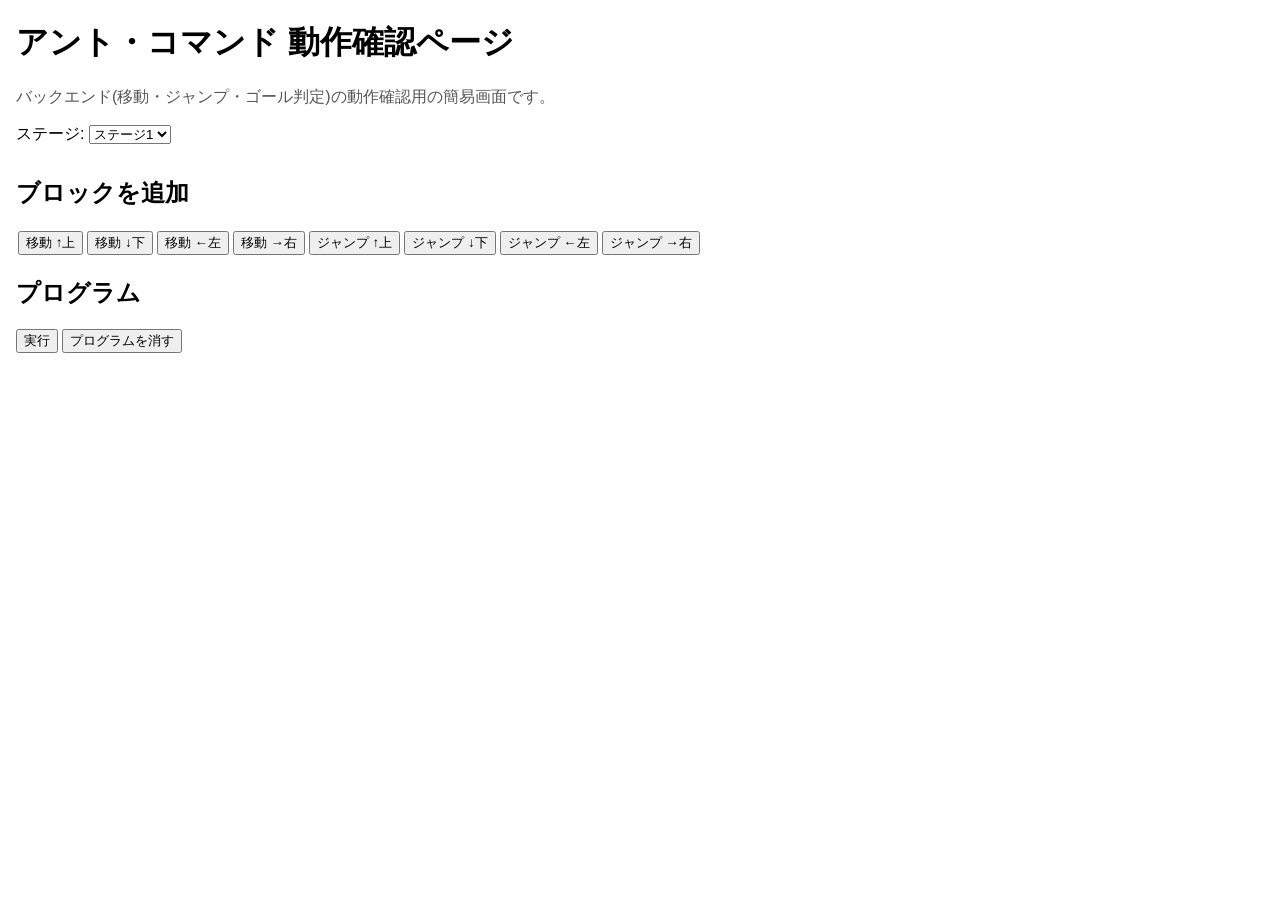
==== ant-game/src/main/webapp/index.html @ 72d08d5a "マップ内動作関連" ====
<!DOCTYPE html>
<html lang="ja">
<head>
  <meta charset="UTF-8">
  <meta name="viewport" content="width=device-width, initial-scale=1">
  <title>アント・コマンド 動作確認ページ</title>
  <link rel="stylesheet" href="css/style.css">
</head>
<body>
  <h1>アント・コマンド 動作確認ページ</h1>
  <p class="note">バックエンド(移動・ジャンプ・ゴール判定)の動作確認用の簡易画面です。</p>

  <section>
    <label for="stageSelect">ステージ:</label>
    <select id="stageSelect">
      <option value="1">ステージ1</option>
      <option value="2">ステージ2</option>
    </select>
    <span id="stageName"></span>
  </section>

  <!-- マップ表示エリア(JavaScriptで作る) -->
  <div id="grid" aria-label="マップ"></div>

  <section>
    <h2>ブロックを追加</h2>
    <div id="palette"></div>
  </section>

  <section>
    <h2>プログラム</h2>
    <ol id="programList"></ol>
    <button id="runButton" type="button">実行</button>
    <button id="clearButton" type="button">プログラムを消す</button>
  </section>

  <p id="message" role="status"></p>

  <script src="js/app.js"></script>
</body>
</html>
---- ant-game/src/main/webapp/css/style.css ----
body { font-family: sans-serif; margin: 16px; max-width: 760px; }
.note { color: #555; }
section { margin: 12px 0; }

/* マップ: 9列のグリッド */
#grid { display: grid; grid-template-columns: repeat(9, 56px); gap: 2px; margin: 12px 0; }
.cell { width: 56px; height: 56px; display: flex; align-items: center; justify-content: center;
        font-size: 28px; background: #e8dcc0; border-radius: 4px; }
.cell.wall { background: #555; }
.cell.pit { background: #222; }
.cell.goal { background: #ffd54a; }

/* 実行中ハイライト */
#programList li.active { background: #bde0ff; font-weight: bold; }
#programList li { padding: 2px 6px; }

#palette button { margin: 2px; }
#message { font-weight: bold; min-height: 1.5em; }
#message.ok { color: #0a7a2f; }
#message.ng { color: #b3261e; }
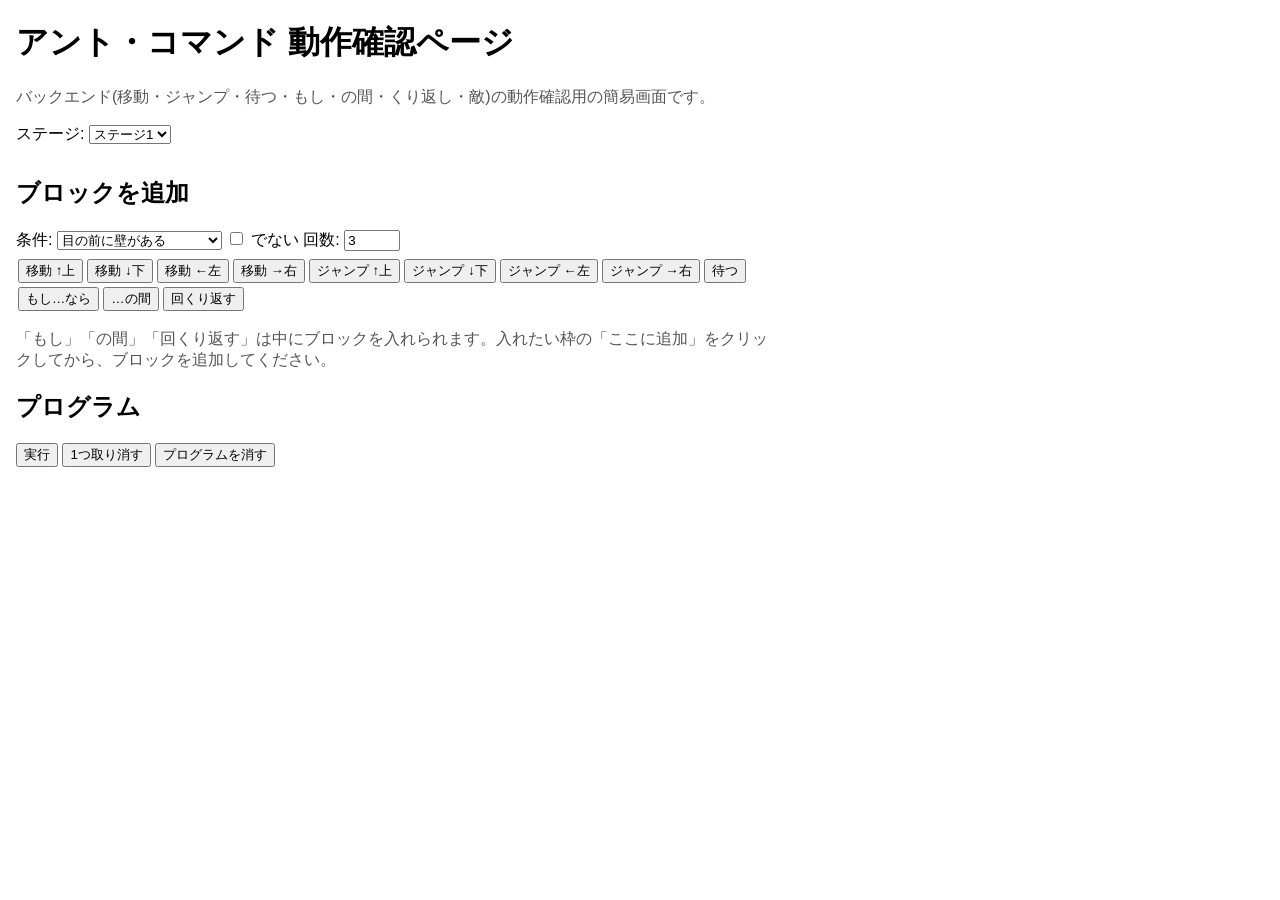
==== commit 7a8888fc: "敵の移動+ループ処理・条件分岐の追加" ====
--- a/ant-game/src/main/webapp/index.html
+++ b/ant-game/src/main/webapp/index.html
@@ -8,29 +8,48 @@
 </head>
 <body>
   <h1>アント・コマンド 動作確認ページ</h1>
-  <p class="note">バックエンド(移動・ジャンプ・ゴール判定)の動作確認用の簡易画面です。</p>
+  <p class="note">バックエンド(移動・ジャンプ・待つ・もし・の間・くり返し・敵)の動作確認用の簡易画面です。</p>
 
   <section>
     <label for="stageSelect">ステージ:</label>
     <select id="stageSelect">
       <option value="1">ステージ1</option>
       <option value="2">ステージ2</option>
+      <option value="3">ステージ3</option>
+      <option value="4">ステージ4</option>
+      <option value="5">ステージ5</option>
+      <option value="6">ステージ6</option>
     </select>
     <span id="stageName"></span>
   </section>
 
   <!-- マップ表示エリア(JavaScriptで作る) -->
   <div id="grid" aria-label="マップ"></div>
+  <p id="inventory"></p>
 
   <section>
     <h2>ブロックを追加</h2>
+    <div class="controls">
+      条件:
+      <select id="condSelect">
+        <option value="WALL_AHEAD">目の前に壁がある</option>
+        <option value="ENEMY_AHEAD">目の前に敵がいる</option>
+        <option value="PIT_AHEAD">目の前に落とし穴がある</option>
+        <option value="ENEMY_COMING">目の前に敵が来る</option>
+      </select>
+      <label><input type="checkbox" id="notCheck"> でない</label>
+      回数:
+      <input type="number" id="repeatCount" value="3" min="1" max="100">
+    </div>
     <div id="palette"></div>
+    <p class="note">「もし」「の間」「回くり返す」は中にブロックを入れられます。入れたい枠の「ここに追加」をクリックしてから、ブロックを追加してください。</p>
   </section>
 
   <section>
     <h2>プログラム</h2>
-    <ol id="programList"></ol>
+    <div id="program"></div>
     <button id="runButton" type="button">実行</button>
+    <button id="undoButton" type="button">1つ取り消す</button>
     <button id="clearButton" type="button">プログラムを消す</button>
   </section>
 
--- a/ant-game/src/main/webapp/css/style.css
+++ b/ant-game/src/main/webapp/css/style.css
@@ -9,12 +9,29 @@
 .cell.wall { background: #555; }
 .cell.pit { background: #222; }
 .cell.goal { background: #ffd54a; }
+.cell.door { background: #b9824a; }
+/* 接敵ゾーン(敵が往復する範囲)は薄い赤。敵のいるマスは濃いピンク */
+.cell.zone { background: #f4d6cf; }
+.cell.enemy { background: #e9a8a0; }
 
-/* 実行中ハイライト */
-#programList li.active { background: #bde0ff; font-weight: bold; }
-#programList li { padding: 2px 6px; }
+/* 操作部品 */
+.controls { margin-bottom: 6px; }
+#palette button { margin: 2px; }
 
-#palette button { margin: 2px; }
+/* プログラム(入れ子の表示) */
+#program ul { list-style: none; margin: 0; padding-left: 18px; }
+#program > ul { padding-left: 0; }
+.block-line { padding: 2px 6px; margin: 1px 0; border-left: 3px solid #bbb; }
+.slot { margin-left: 18px; }
+.slot-head { font-size: 12px; background: none; border: 1px dashed #999; border-radius: 4px;
+             color: #444; cursor: pointer; margin: 2px 0; }
+.slot-head.selected { background: #cfe8ff; border-color: #2a6fb0; font-weight: bold; }
+
+/* 実行中ハイライト: 実行中の行動と、直前に調べた条件(成り立てば緑・成り立たなければ赤の枠) */
+.block-line.active { background: #bde0ff; font-weight: bold; }
+.block-line.cond-true { border-left-color: #0a7a2f; background: #e1f4e6; }
+.block-line.cond-false { border-left-color: #b3261e; background: #fbe4e2; }
+
 #message { font-weight: bold; min-height: 1.5em; }
 #message.ok { color: #0a7a2f; }
 #message.ng { color: #b3261e; }
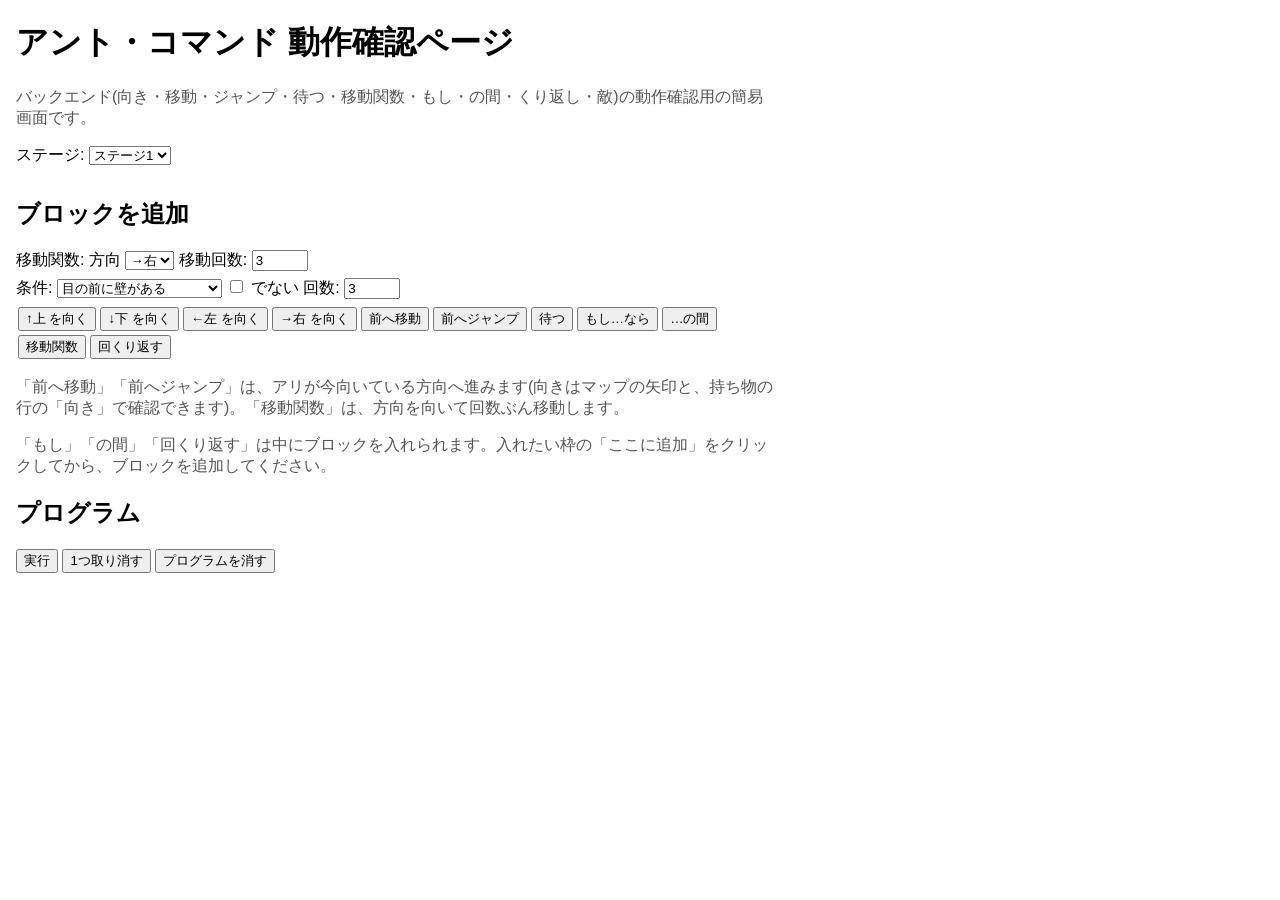
==== commit e5c3e31c: "方向と行動の分離、関数の追加" ====
--- a/ant-game/src/main/webapp/index.html
+++ b/ant-game/src/main/webapp/index.html
@@ -8,7 +8,7 @@
 </head>
 <body>
   <h1>アント・コマンド 動作確認ページ</h1>
-  <p class="note">バックエンド(移動・ジャンプ・待つ・もし・の間・くり返し・敵)の動作確認用の簡易画面です。</p>
+  <p class="note">バックエンド(向き・移動・ジャンプ・待つ・移動関数・もし・の間・くり返し・敵)の動作確認用の簡易画面です。</p>
 
   <section>
     <label for="stageSelect">ステージ:</label>
@@ -30,6 +30,17 @@
   <section>
     <h2>ブロックを追加</h2>
     <div class="controls">
+      移動関数: 方向
+      <select id="funcDir">
+        <option value="UP">↑上</option>
+        <option value="DOWN">↓下</option>
+        <option value="LEFT">←左</option>
+        <option value="RIGHT" selected>→右</option>
+      </select>
+      移動回数:
+      <input type="number" id="funcCount" value="3" min="1" max="100">
+    </div>
+    <div class="controls">
       条件:
       <select id="condSelect">
         <option value="WALL_AHEAD">目の前に壁がある</option>
@@ -42,6 +53,7 @@
       <input type="number" id="repeatCount" value="3" min="1" max="100">
     </div>
     <div id="palette"></div>
+    <p class="note">「前へ移動」「前へジャンプ」は、アリが今向いている方向へ進みます(向きはマップの矢印と、持ち物の行の「向き」で確認できます)。「移動関数」は、方向を向いて回数ぶん移動します。</p>
     <p class="note">「もし」「の間」「回くり返す」は中にブロックを入れられます。入れたい枠の「ここに追加」をクリックしてから、ブロックを追加してください。</p>
   </section>
 
--- a/ant-game/src/main/webapp/css/style.css
+++ b/ant-game/src/main/webapp/css/style.css
@@ -13,6 +13,10 @@
 /* 接敵ゾーン(敵が往復する範囲)は薄い赤。敵のいるマスは濃いピンク */
 .cell.zone { background: #f4d6cf; }
 .cell.enemy { background: #e9a8a0; }
+/* アリのいるマスは、向いている方向を示す矢印を、マスの隅に表示する */
+.cell { position: relative; }
+.cell.ant::after { content: attr(data-facing); position: absolute; right: 3px; bottom: 1px;
+                   font-size: 14px; color: #1a4d8f; }
 
 /* 操作部品 */
 .controls { margin-bottom: 6px; }
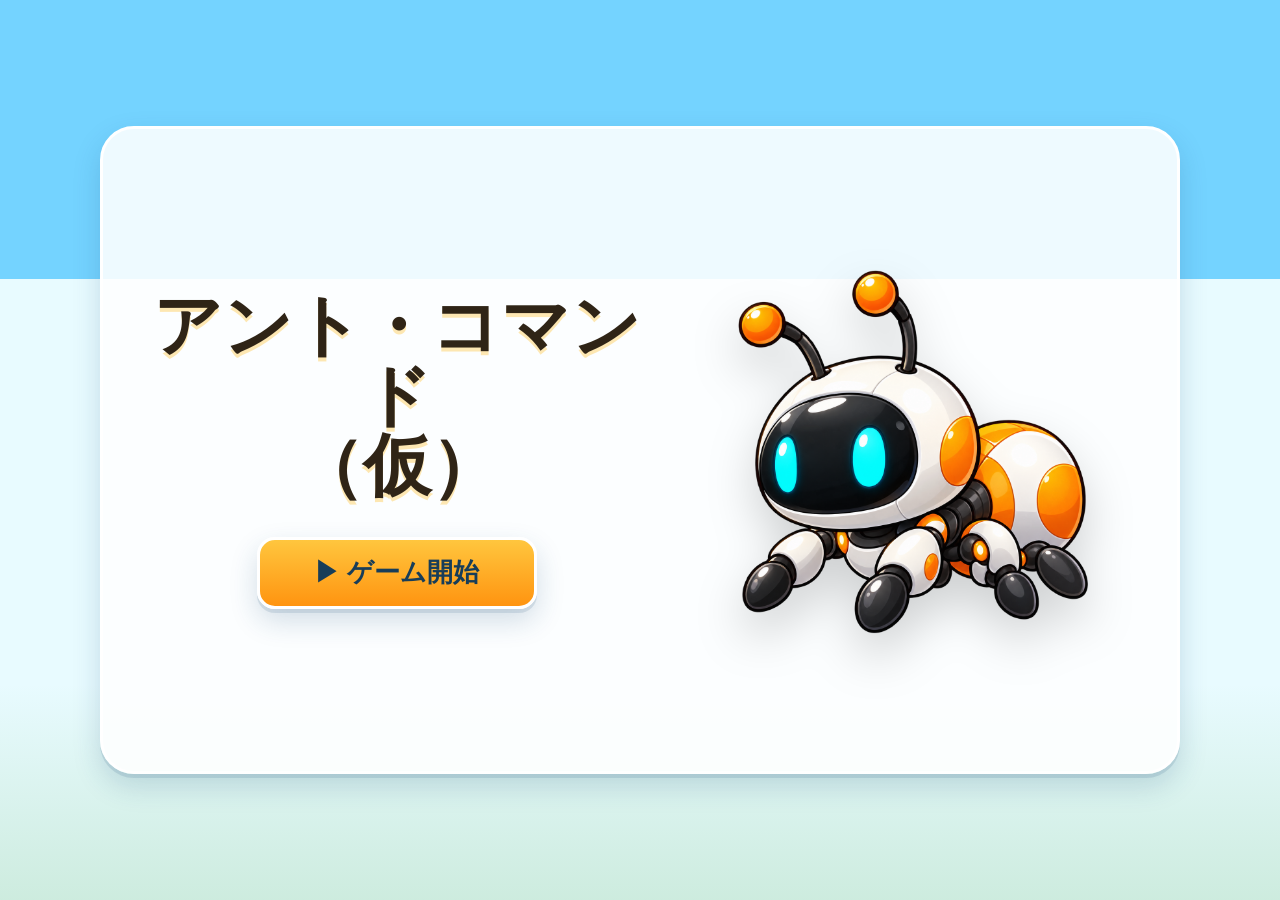
==== commit abae39ef: "画面サンプルと結合" ====
--- a/ant-game/src/main/webapp/index.html
+++ b/ant-game/src/main/webapp/index.html
@@ -3,70 +3,27 @@
 <head>
   <meta charset="UTF-8">
   <meta name="viewport" content="width=device-width, initial-scale=1">
-  <title>アント・コマンド 動作確認ページ</title>
-  <link rel="stylesheet" href="css/style.css">
+  <title>アント・コマンド（仮）</title>
+  <link rel="stylesheet" href="css/game.css">
 </head>
 <body>
-  <h1>アント・コマンド 動作確認ページ</h1>
-  <p class="note">バックエンド(向き・移動・ジャンプ・待つ・移動関数・もし・の間・くり返し・敵)の動作確認用の簡易画面です。</p>
-
-  <section>
-    <label for="stageSelect">ステージ:</label>
-    <select id="stageSelect">
-      <option value="1">ステージ1</option>
-      <option value="2">ステージ2</option>
-      <option value="3">ステージ3</option>
-      <option value="4">ステージ4</option>
-      <option value="5">ステージ5</option>
-      <option value="6">ステージ6</option>
-    </select>
-    <span id="stageName"></span>
-  </section>
-
-  <!-- マップ表示エリア(JavaScriptで作る) -->
-  <div id="grid" aria-label="マップ"></div>
-  <p id="inventory"></p>
-
-  <section>
-    <h2>ブロックを追加</h2>
-    <div class="controls">
-      移動関数: 方向
-      <select id="funcDir">
-        <option value="UP">↑上</option>
-        <option value="DOWN">↓下</option>
-        <option value="LEFT">←左</option>
-        <option value="RIGHT" selected>→右</option>
-      </select>
-      移動回数:
-      <input type="number" id="funcCount" value="3" min="1" max="100">
+  <!-- タイトル画面: 「ゲーム開始」でステージ選択画面へ進む -->
+  <main class="screen" id="screen">
+    <div class="shell">
+      <div class="title-layout">
+        <section class="title-card">
+          <div class="title-left" id="titleLeft">
+            <!-- ロゴ画像(assets/title-logo.png)があれば、js/title.js が差し込む。なければこの文字を表示 -->
+            <h1 id="titleText">アント・コマンド<br>（仮）</h1>
+            <a class="btn title-start" href="stages.html">▶ ゲーム開始</a>
+          </div>
+          <div class="title-visual" id="titleVisual"></div>
+        </section>
+      </div>
     </div>
-    <div class="controls">
-      条件:
-      <select id="condSelect">
-        <option value="WALL_AHEAD">目の前に壁がある</option>
-        <option value="ENEMY_AHEAD">目の前に敵がいる</option>
-        <option value="PIT_AHEAD">目の前に落とし穴がある</option>
-        <option value="ENEMY_COMING">目の前に敵が来る</option>
-      </select>
-      <label><input type="checkbox" id="notCheck"> でない</label>
-      回数:
-      <input type="number" id="repeatCount" value="3" min="1" max="100">
-    </div>
-    <div id="palette"></div>
-    <p class="note">「前へ移動」「前へジャンプ」は、アリが今向いている方向へ進みます(向きはマップの矢印と、持ち物の行の「向き」で確認できます)。「移動関数」は、方向を向いて回数ぶん移動します。</p>
-    <p class="note">「もし」「の間」「回くり返す」は中にブロックを入れられます。入れたい枠の「ここに追加」をクリックしてから、ブロックを追加してください。</p>
-  </section>
-
-  <section>
-    <h2>プログラム</h2>
-    <div id="program"></div>
-    <button id="runButton" type="button">実行</button>
-    <button id="undoButton" type="button">1つ取り消す</button>
-    <button id="clearButton" type="button">プログラムを消す</button>
-  </section>
-
-  <p id="message" role="status"></p>
-
-  <script src="js/app.js"></script>
+  </main>
+  <script src="js/common.js"></script>
+  <script src="js/assets.js"></script>
+  <script src="js/title.js"></script>
 </body>
 </html>
--- a/ant-game/src/main/webapp/css/game.css
+++ b/ant-game/src/main/webapp/css/game.css
@@ -0,0 +1,173 @@
+/*
+ * アント・コマンド 画面共通のスタイルシート（view_sample の styles.css をもとに、本番用に作り直したものです）
+ *
+ * 色・大きさの調整は、ここで行います。画像の差し替えは js/assets.js を見てください。
+ */
+:root{
+  --ink:#143a59;
+  --blue:#2f86ef;
+  --orange:#ffad18;
+  --shadow:0 12px 28px rgba(24,73,118,.18),0 4px 0 rgba(24,73,118,.12);
+  --radius:20px;
+}
+*{box-sizing:border-box}
+html,body{height:100%;margin:0}
+body{font-family:"Yu Gothic UI","Hiragino Kaku Gothic ProN",Meiryo,sans-serif;color:var(--ink);overflow:hidden;background:#e8f8ff}
+a{text-decoration:none;color:inherit}
+img{display:block;max-width:100%}
+button{font-family:inherit}
+.hidden{display:none !important}
+
+/* 画面全体（背景は js/assets.js で画像を設定する。画像がなければ、ここのグラデーションが見える） */
+.screen{height:100vh;overflow:hidden;position:relative;background:linear-gradient(180deg,#74d3ff 0 31%,#e8fbff 31% 100%)}
+.screen::after{content:"";position:absolute;inset:auto 0 0;height:24vh;background:linear-gradient(180deg,transparent,rgba(83,166,75,.18));pointer-events:none}
+.shell{position:relative;z-index:1;height:100%;padding:16px;display:flex;flex-direction:column;gap:12px}
+.panel{background:rgba(255,255,255,.95);border:3px solid rgba(255,255,255,.92);border-radius:var(--radius);box-shadow:var(--shadow)}
+.btn{display:inline-flex;align-items:center;justify-content:center;gap:9px;border-radius:18px;min-height:56px;padding:0 22px;font-weight:900;font-size:clamp(18px,1.35vw,26px);border:3px solid #fff;box-shadow:var(--shadow);white-space:nowrap;cursor:pointer}
+.btn:hover{filter:brightness(1.03);transform:translateY(-1px)}
+.btn:disabled{filter:grayscale(.8);opacity:.6;cursor:not-allowed;transform:none}
+
+/* ===== タイトル画面 ===== */
+.title-layout{flex:1;display:grid;place-items:center;min-height:0}
+.title-card{width:min(1080px,92vw);height:min(72vh,760px);display:grid;grid-template-columns:1fr .9fr;align-items:center;gap:34px;padding:34px 42px;background:rgba(255,255,255,.88);border-radius:34px;box-shadow:var(--shadow);border:3px solid #fff}
+.title-left{display:flex;flex-direction:column;align-items:center;justify-content:center;text-align:center}
+.title-left h1{margin:0 0 26px;font-size:clamp(54px,5.3vw,92px);line-height:1.03;color:#2f2416;text-shadow:0 4px 0 rgba(255,190,33,.35)}
+.title-logo{width:min(100%,520px);max-height:36vh;object-fit:contain;margin-bottom:26px}
+.title-start{background:linear-gradient(#ffc63e,#ff9410);color:#173d59;min-width:280px;min-height:72px;font-size:clamp(24px,2vw,34px);margin-top:10px}
+.title-visual{display:flex;align-items:center;justify-content:center}
+.title-visual img{width:min(90%,450px);max-height:55vh;object-fit:contain;filter:drop-shadow(0 22px 24px rgba(0,0,0,.18))}
+
+/* ===== ステージ選択画面 ===== */
+.topbar{display:flex;align-items:center;gap:12px;min-height:64px}
+.logo-badge{background:rgba(255,255,255,.94);border-radius:18px;padding:10px 18px;box-shadow:var(--shadow);font-weight:1000;font-size:clamp(24px,2vw,38px)}
+.nav-actions{display:flex;gap:10px}
+.spacer{flex:1}
+.navbtn{display:inline-flex;align-items:center;justify-content:center;border-radius:16px;padding:0 18px;min-height:54px;background:linear-gradient(#3fa8ff,#1d78dd);color:#fff;border:3px solid #fff;box-shadow:var(--shadow);font-weight:900;font-size:clamp(17px,1.2vw,22px)}
+.navbtn.secondary{background:linear-gradient(#244d80,#17365a)}
+.stage-layout{flex:1;display:grid;grid-template-columns:minmax(260px,23%) 1fr;gap:16px;min-height:0}
+.rules-panel{padding:24px;display:flex;flex-direction:column;overflow:auto}
+.rules-panel h2{margin:0 0 16px;color:#f18f14;font-size:clamp(28px,2vw,40px)}
+.rules-panel ol{margin:0;padding-left:1.25em;display:grid;gap:14px;font-size:clamp(15px,1.05vw,20px);line-height:1.6;font-weight:700}
+.stage-main{padding:22px;display:flex;flex-direction:column;min-height:0}
+.stage-main h1{text-align:center;margin:4px 0 18px;font-size:clamp(32px,2.4vw,48px)}
+.stage-grid{flex:1;display:grid;grid-template-columns:repeat(3,1fr);grid-template-rows:repeat(3,1fr);gap:16px;min-height:0}
+.stage-card{display:flex;flex-direction:column;align-items:center;justify-content:center;text-align:center;background:linear-gradient(180deg,#fffefb,#edf7ff);border:3px solid #e6f0fa;border-radius:22px;box-shadow:var(--shadow);padding:12px;min-height:0;overflow:hidden}
+.stage-card:hover{transform:translateY(-2px);border-color:#ffd27a}
+.stage-card .num{font-size:clamp(34px,3.4vw,58px);line-height:1;font-weight:1000;color:var(--orange)}
+.stage-card strong{font-size:clamp(18px,1.3vw,26px);margin-top:6px}
+.stage-card p{margin:5px 0 0;color:#55738d;font-weight:700;font-size:clamp(13px,.95vw,17px)}
+.stage-card.locked{filter:grayscale(1);opacity:.55;cursor:not-allowed}
+.stage-card.locked:hover{transform:none;border-color:#e6f0fa}
+
+/* ===== ハンバーガーメニュー(ゲーム画面) ===== */
+.menu-wrap{position:absolute;top:16px;left:16px;z-index:20}
+.menu-wrap details{position:relative}
+.menu-wrap summary{list-style:none;width:58px;height:58px;border-radius:16px;background:rgba(255,255,255,.96);box-shadow:var(--shadow);display:grid;place-items:center;font-size:30px;font-weight:1000;cursor:pointer;border:3px solid rgba(255,255,255,.9)}
+.menu-wrap summary::-webkit-details-marker{display:none}
+.menu-panel{position:absolute;top:66px;left:0;width:220px;padding:10px;background:rgba(255,255,255,.98);border-radius:16px;box-shadow:var(--shadow);display:grid;gap:8px}
+.menu-panel a{display:flex;align-items:center;gap:10px;padding:12px 14px;border-radius:12px;background:#edf7ff;font-weight:900;color:#214b6f}
+.menu-panel a:hover{background:#dcefff}
+
+/* ===== ゲームプレイ画面 ===== */
+.game-layout{flex:1;display:grid;grid-template-columns:minmax(0,60%) minmax(420px,40%);gap:14px;min-height:0}
+.game-left,.game-right{display:flex;flex-direction:column;min-height:0}
+.mission-card{margin-left:72px;padding:10px 14px;display:grid;grid-template-columns:100px 1fr .9fr;gap:12px;align-items:center;min-height:100px}
+.stage-no{text-align:center;background:#effaff;border-radius:14px;padding:8px;font-weight:1000}
+.stage-no small{display:block;color:#50728f}
+.stage-no b{display:block;font-size:34px}
+.mission-title h2{margin:0 0 5px;font-size:clamp(20px,1.5vw,28px)}
+.mission-title p{margin:0;font-size:clamp(13px,.9vw,16px);font-weight:700;line-height:1.45}
+.conditions{background:#fff6df;border-radius:14px;padding:10px 12px;font-size:clamp(13px,.9vw,16px);font-weight:800;line-height:1.5}
+.board-panel{flex:1;min-height:0;padding:12px 12px 8px;display:flex;flex-direction:column;align-items:center;justify-content:center;gap:8px;background:rgba(255,255,255,.34);backdrop-filter:blur(2px);margin-top:10px}
+.map-wrap{flex:1;width:100%;min-height:0;display:flex;align-items:center;justify-content:center;overflow:hidden}
+
+/* マップ: 縦5×横9のマスを、上から見下ろした形で、隙間なく並べる。1マスの大きさ(--cell)は js/game.js が画面に合わせて決める */
+.map-stage{position:relative;width:calc(var(--cell, 60px) * 9);height:calc(var(--cell, 60px) * 5);border-radius:10px;overflow:hidden;box-shadow:0 10px 24px rgba(0,0,0,.28)}
+.map-grid{display:grid;grid-template-columns:repeat(9,var(--cell,60px));grid-template-rows:repeat(5,var(--cell,60px));gap:0;width:100%;height:100%}
+.cell{position:relative;width:var(--cell,60px);height:var(--cell,60px);overflow:hidden}
+.tile{position:absolute;inset:0;overflow:hidden;display:flex;align-items:center;justify-content:center}
+.tile>img{position:absolute;inset:0;width:100%;height:100%;object-fit:cover;user-select:none}
+.tile .tint{position:absolute;inset:0;pointer-events:none}
+.tile .glyph{font-size:calc(var(--cell,60px) * .5);line-height:1}
+.item{position:absolute;inset:14%;display:flex;align-items:center;justify-content:center;pointer-events:none}
+.item>img{width:100%;height:100%;object-fit:contain;filter:drop-shadow(0 3px 3px rgba(0,0,0,.35))}
+.item .glyph{font-size:calc(var(--cell,60px) * .5);line-height:1}
+.badge{position:absolute;right:3px;bottom:2px;min-width:1.5em;padding:0 .3em;border-radius:999px;background:#143a59;color:#fff;font-weight:900;text-align:center;font-size:calc(var(--cell,60px) * .24);line-height:1.5;border:2px solid #fff;pointer-events:none}
+.badge-a{background:#e0483f}.badge-b{background:#2f86ef}.badge-c{background:#2ea64a}.badge-d{background:#a252d9}.badge-e{background:#e68a00}
+
+/* アリロボット・敵: マスの上を、滑らかに動く */
+.units{position:absolute;inset:0;pointer-events:none}
+.unit{position:absolute;left:calc(var(--x,0) * var(--cell,60px));top:calc(var(--y,0) * var(--cell,60px));width:var(--cell,60px);height:var(--cell,60px);display:flex;align-items:center;justify-content:center;transition:left .32s ease,top .32s ease,opacity .3s ease;z-index:3}
+.unit .sprite{width:86%;height:86%;object-fit:contain;filter:drop-shadow(0 6px 5px rgba(0,0,0,.35))}
+.unit .glyph{font-size:calc(var(--cell,60px) * .6);line-height:1}
+.unit.ant.face-right .sprite{transform:scaleX(-1)}
+.unit.gone{opacity:0}
+.unit.hit{animation:hit .5s ease}
+@keyframes hit{0%,100%{transform:scale(1)}40%{transform:scale(1.25) rotate(-8deg)}}
+.facing-badge{position:absolute;right:2px;top:2px;width:calc(var(--cell,60px) * .3);height:calc(var(--cell,60px) * .3);border-radius:50%;background:#ffd225;color:#143a59;font-weight:900;font-size:calc(var(--cell,60px) * .2);display:flex;align-items:center;justify-content:center;border:2px solid #fff;z-index:4}
+
+/* 持ち物の表示 */
+.inventory{display:flex;gap:10px;align-items:center;padding:6px 12px;border-radius:14px;background:rgba(255,255,255,.92);font-weight:900;font-size:clamp(13px,.95vw,17px);box-shadow:var(--shadow)}
+.inv-slot{display:flex;align-items:center;gap:6px;padding:2px 8px;border-radius:10px;background:#eef3f8;opacity:.45}
+.inv-slot.have{opacity:1;background:#fff2c8}
+.inv-slot .item{position:static;width:28px;height:28px;inset:auto}
+.inv-slot .glyph{font-size:22px}
+
+/* 右側: ブロックのパレットと、プログラム */
+.right-panels{display:grid;grid-template-columns:.78fr 1.22fr;gap:10px;flex:1;min-height:0}
+.side-panel{padding:10px;display:flex;flex-direction:column;min-height:0}
+.panel-title{margin:-10px -10px 10px;padding:10px 14px;color:#fff;font-weight:1000;font-size:clamp(18px,1.3vw,25px);border-radius:17px 17px 0 0;background:linear-gradient(#18c6ec,#0492c3)}
+.program-panel .panel-title{background:linear-gradient(#2f6d99,#1e4a71)}
+.scroll-area{flex:1;min-height:0;overflow-y:auto;overflow-x:hidden;padding:2px}
+.group-title{margin:8px 0 4px;font-size:13px;font-weight:900;color:#50728f}
+.group-title:first-child{margin-top:0}
+.block-list{display:grid;gap:6px}
+
+/* ブロック(パレット・プログラム共通) */
+.block-line{min-height:42px;border-radius:12px;color:#fff;font-weight:900;font-size:clamp(13px,.9vw,16px);padding:6px 8px;display:flex;align-items:center;flex-wrap:wrap;gap:6px;box-shadow:inset 0 -3px rgba(0,0,0,.12);cursor:grab;user-select:none;border:2px solid transparent}
+.block-line .ico{font-size:18px}
+.block-line select,.block-line input[type=number]{font:inherit;font-size:13px;border-radius:8px;border:2px solid rgba(255,255,255,.8);padding:2px 4px;color:#143a59;background:#fff;max-width:100%}
+.block-line input[type=number]{width:3.6em}
+.block-line .del{margin-left:auto;border:0;border-radius:8px;background:rgba(0,0,0,.25);color:#fff;font-weight:900;cursor:pointer;width:26px;height:26px;line-height:1}
+.block-line .del:hover{background:rgba(0,0,0,.45)}
+.b-turn{background:#14a6b8}.b-move{background:#168de8}.b-jump{background:#7d54dc}.b-wait{background:#7f8c99}
+.b-func{background:#ff7a18}.b-if{background:#f0b019;color:#503400}.b-while{background:#46b94c}.b-repeat{background:#ed4f88}
+.b-if .del{color:#fff}
+.block-line.active{outline:3px solid #ffd225;box-shadow:0 0 0 5px rgba(255,210,37,.3),inset 0 -3px rgba(0,0,0,.12)}
+.block-line.cond-true{border-color:#0a7a2f;box-shadow:0 0 0 3px rgba(10,122,47,.35),inset 0 -3px rgba(0,0,0,.12)}
+.block-line.cond-false{border-color:#b3261e;box-shadow:0 0 0 3px rgba(179,38,30,.35),inset 0 -3px rgba(0,0,0,.12)}
+.block-line.dragging{opacity:.45}
+.block-line.drop-before{box-shadow:0 -5px 0 #ffd225,inset 0 -3px rgba(0,0,0,.12)}
+
+/* プログラム(入れ子の表示) */
+.program-stack{background:#f8fcff;border:2px dashed #cae8f4;border-radius:14px;padding:8px}
+.program-stack ul{list-style:none;margin:0;padding:0;display:grid;gap:6px}
+.program-stack li{display:grid;gap:4px}
+.slot{margin-left:14px;padding:4px 4px 6px 8px;border-left:4px solid #cfd9e3;border-radius:6px;background:rgba(0,0,0,.03)}
+.slot-head{font-size:12px;font-weight:900;background:none;border:1px dashed #9db0c2;border-radius:6px;color:#3a5873;cursor:pointer;margin-bottom:4px;padding:1px 8px}
+.slot-head.selected{background:#cfe8ff;border-color:#2a6fb0}
+.slot.drop-over,.program-stack.drop-over{outline:3px dashed #ffb300;outline-offset:-2px;background:#fff8e1}
+.empty-hint{font-size:12px;color:#7a93a8;font-weight:700;padding:2px 4px}
+
+.controls{display:grid;grid-template-columns:1.2fr 1fr 1fr;gap:10px;margin-top:10px}
+.controls .btn{min-height:58px;font-size:clamp(18px,1.4vw,26px);padding:0 12px}
+.controls .run{background:linear-gradient(#ffbf38,#ff8200);color:#173d59}
+.controls .reset{background:linear-gradient(#97a5b4,#6f7d89);color:#fff}
+.controls .stages{background:linear-gradient(#3fa8ff,#1378db);color:#fff}
+.message-bar{margin-top:8px;min-height:2.2em;padding:6px 12px;border-radius:12px;background:rgba(255,255,255,.92);font-weight:900;font-size:clamp(13px,.95vw,17px);box-shadow:var(--shadow)}
+.message-bar.ok{color:#0a7a2f}.message-bar.ng{color:#b3261e}
+
+/* ===== リザルト画面 ===== */
+.result-layout{flex:1;display:flex;align-items:center;justify-content:center;min-height:0}
+.result-stage{width:min(1080px,94vw);height:min(84vh,860px);display:flex;flex-direction:column;align-items:center;justify-content:center;gap:14px}
+.result-popup{width:min(760px,64vw,72vh);max-height:54vh;object-fit:contain;filter:drop-shadow(0 20px 30px rgba(0,0,0,.26))}
+.result-fallback{padding:28px 56px;border-radius:28px;background:#fff7d6;border:6px solid #ffb300;font-size:clamp(36px,4vw,64px);font-weight:1000;box-shadow:var(--shadow)}
+.result-fallback.fail{background:#ffe3e1;border-color:#e0483f}
+.result-info{padding:10px 22px;border-radius:16px;background:rgba(255,255,255,.95);box-shadow:var(--shadow);font-weight:900;font-size:clamp(18px,1.5vw,28px);text-align:center}
+.result-actions{display:flex;gap:16px;justify-content:center;flex-wrap:wrap}
+.result-actions .btn{min-width:230px}
+.btn.back{background:linear-gradient(#9aa8b6,#707f8d);color:#fff}
+.btn.next,.btn.retry{background:linear-gradient(#ffbf38,#ff8b06);color:#173d59}
+
+@media(max-width:980px){body{overflow:auto}.screen,.shell{height:auto;min-height:100vh}.game-layout{grid-template-columns:1fr}.stage-layout{grid-template-columns:1fr}}
+@media(max-width:1200px){.mission-card{grid-template-columns:92px 1fr}.conditions{grid-column:1/-1}}
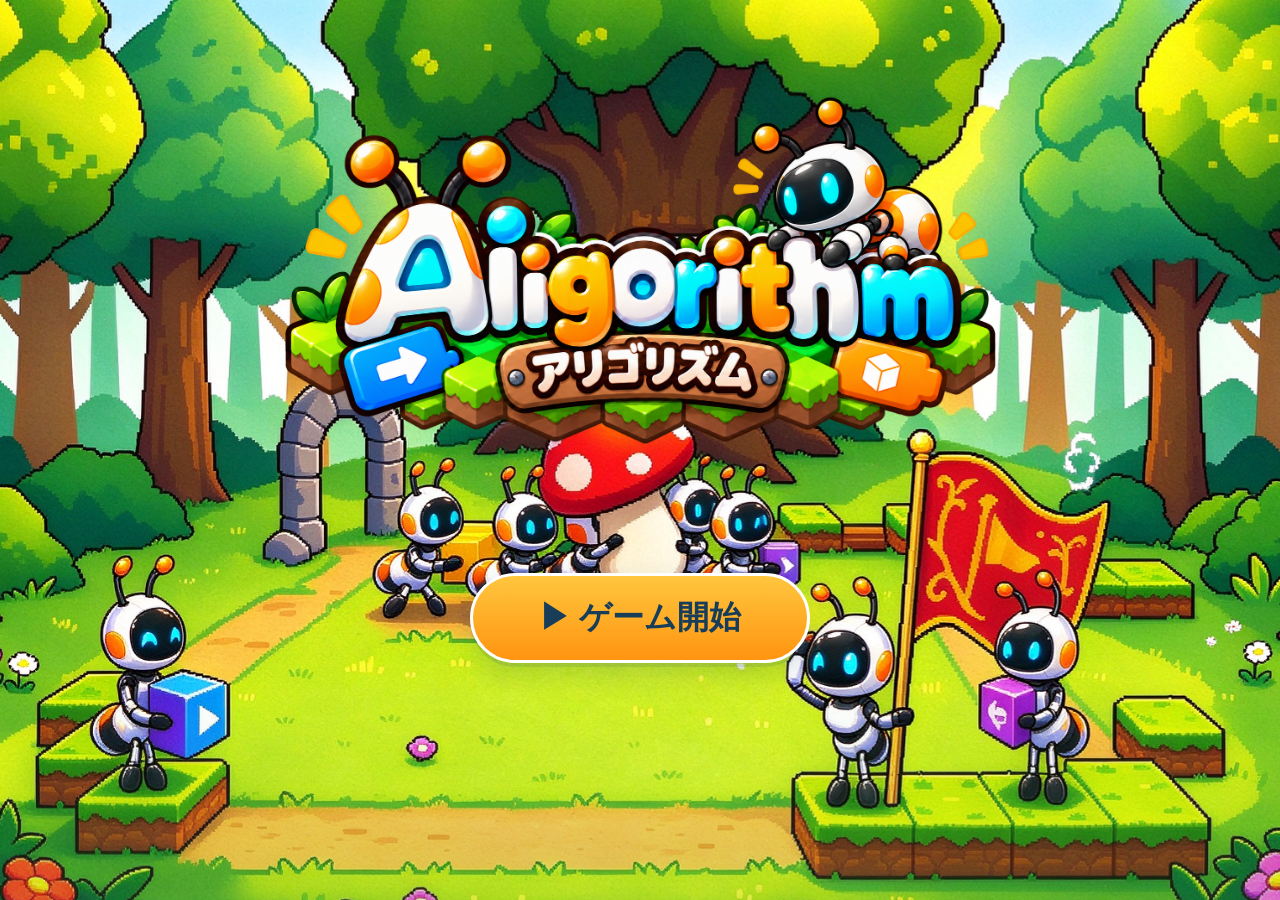
==== commit 3e23be91: "画面1-2変更、ルール画面を作りました" ====
--- a/ant-game/src/main/webapp/index.html
+++ b/ant-game/src/main/webapp/index.html
@@ -3,7 +3,7 @@
 <head>
   <meta charset="UTF-8">
   <meta name="viewport" content="width=device-width, initial-scale=1">
-  <title>アント・コマンド（仮）</title>
+  <title>Aligorithm</title>
   <link rel="stylesheet" href="css/game.css">
 </head>
 <body>
@@ -14,7 +14,7 @@
         <section class="title-card">
           <div class="title-left" id="titleLeft">
             <!-- ロゴ画像(assets/title-logo.png)があれば、js/title.js が差し込む。なければこの文字を表示 -->
-            <h1 id="titleText">アント・コマンド<br>（仮）</h1>
+            <h1 id="titleText">Aligorithm</h1>
             <a class="btn title-start" href="stages.html">▶ ゲーム開始</a>
           </div>
           <div class="title-visual" id="titleVisual"></div>
@@ -25,5 +25,23 @@
   <script src="js/common.js"></script>
   <script src="js/assets.js"></script>
   <script src="js/title.js"></script>
+  <!-- 在原有代码之后追加的背景设置，不会影响原有程序逻辑 -->
+<style>
+  body {
+    /* 这里替换成您图片的实际路径，例如：images/background.png */
+    background-image: url('toppage.png') !important;
+    background-size: cover !important;
+    background-position: center !important;
+    background-repeat: no-repeat !important;
+    background-attachment: fixed !important;
+  }
+  
+  /* 如果游戏内容挡住了背景，可以取消下面这段注释，让主容器透明 */
+  /*
+  .screen, .shell, .title-card {
+    background: transparent !important;
+  }
+  */
+</style>
 </body>
 </html>
--- a/ant-game/src/main/webapp/css/game.css
+++ b/ant-game/src/main/webapp/css/game.css
@@ -171,3 +171,148 @@
 
 @media(max-width:980px){body{overflow:auto}.screen,.shell{height:auto;min-height:100vh}.game-layout{grid-template-columns:1fr}.stage-layout{grid-template-columns:1fr}}
 @media(max-width:1200px){.mission-card{grid-template-columns:92px 1fr}.conditions{grid-column:1/-1}}
+
+/* ===== 1. トップページ専用の背景画像（.title-layout を含むページにのみ適用） ===== */
+main.screen#screen:has(.title-layout) {
+  background-image: url('../assets/toppage.png') !important;
+  background-size: cover !important;
+  background-position: center !important;
+  background-repeat: no-repeat !important;
+  background-attachment: fixed !important;
+}
+
+/* ===== 2. 右側のアリの画像を非表示にする ===== */
+main.screen#screen:has(.title-layout) .title-visual {
+  display: none !important;
+}
+
+/* ===== 3. 白いカードの背景を消し、背景画像を完全に見せる ===== */
+main.screen#screen:has(.title-layout) .title-card {
+  background: transparent !important;
+  border: none !important;
+  box-shadow: none !important;
+  padding: 0 !important;
+  display: flex !important;
+  flex-direction: column !important;
+  justify-content: center !important;
+  align-items: center !important;
+  height: auto !important;
+}
+
+/* ===== 4. 文字タイトルを画像（titlelogo.png）に置き換え、上に移動 ===== */
+main.screen#screen:has(.title-layout) .title-left h1 {
+  /* 元の文字を非表示にする */
+  font-size: 0 !important;
+  color: transparent !important;
+  text-shadow: none !important;
+  
+  /* 背景画像で文字を置き換える */
+  background-image: url('../assets/titlelogo.png') !important; 
+  background-size: contain !important;
+  background-position: center !important;
+  background-repeat: no-repeat !important;
+  
+  /* 画像表示領域のサイズ */
+  width: min(100vw, 1100px) !important;
+  height: clamp(250px, 45vh, 550px) !important;
+  
+  /* 位置微調整：上に移動し、ボタンとの距離を確保 */
+  margin-top: -150px !important;
+  margin-bottom: 30px !important;
+}
+
+/* ===== 5. ボタン調整：下に移動、大きくする ===== */
+main.screen#screen:has(.title-layout) .title-start {
+  margin-top: 50px !important;
+  min-width: 340px !important;
+  min-height: 90px !important;
+  font-size: clamp(28px, 2.5vw, 40px) !important;
+  border-radius: 50px !important;
+}
+/* ===== 2ページ目（ステージ選択）専用の背景とスタイル ===== */
+
+/* 1. 2ページ目の背景画像を設定（:has で .stage-layout を含むページに限定） */
+main.screen#screen:has(.stage-layout) {
+  /* 下のパスを2枚目の背景画像の実際のパスに置き換えてください */
+  background-image: url('../assets/number2.png') !important; 
+  background-size: cover !important;
+  background-position: left center !important; /* 重要：画像を左寄せにし、おじいさんが見えるようにする */
+  background-repeat: no-repeat !important;
+  background-attachment: fixed !important;
+}
+
+main.screen#screen:has(.stage-layout) .rules-panel {
+  background: transparent !important;   /* 背景を完全に透明に */
+  backdrop-filter: none !important;     /* ぼかし効果を解除 */
+  border-radius: 0 !important;          /* 角丸を解除 */
+  box-shadow: none !important;          /* 影を確実に消す */
+  border: none !important;              /* 枠線を確実に消す */
+}
+
+/* 3. 右側のステージメインパネルも半透明にし、ロボットと森を見せる */
+main.screen#screen:has(.stage-layout) .stage-main {
+  background: rgba(255, 255, 255, 0.7) !important; 
+  backdrop-filter: blur(4px) !important;
+  border-radius: 24px !important;
+}
+
+/* 4. ステージカードは元の白いハイライトスタイルを維持（透明にすると文字が読めなくなるため） */
+main.screen#screen:has(.stage-layout) .stage-card {
+  background: linear-gradient(180deg, #fffefb, #edf7ff) !important; /* カード本来の不透明な背景に戻す */
+  box-shadow: 0 4px 12px rgba(0,0,0,0.1) !important; /* カードを浮き上がらせ、立体感を出す */
+}
+
+/* ===== rule.html（ルール説明ページ）専用の背景 ===== */
+/* rule-screen というクラス名を持つページにのみ適用 */
+main.screen#screen.rule-screen {
+  background-image: url('../assets/rule.png') !important;
+  background-size: cover !important;
+  background-position: center !important;
+  background-repeat: no-repeat !important;
+  background-attachment: fixed !important;
+}
+
+/* ルールページのパネルを半透明にする */
+main.screen#screen.rule-screen .rules-panel {
+  background: rgba(255, 255, 255, 0.85) !important;
+  backdrop-filter: blur(4px) !important;
+  border-radius: 24px !important;
+  box-shadow: 0 8px 24px rgba(0,0,0,0.15) !important;
+}
+main.screen#screen.rule-screen .rules-panel {
+  /* --- 画面の中央に配置 --- */
+  margin: 30px auto !important;    /* 上下に余白、左右は自動（水平中央揃え） */
+  
+  /* --- 縦長サイズ：狭めにして、左右の背景を見えやすくする --- */
+  width: min(500px, 90vw) !important;   /* 幅は最大500px、広すぎて人物を隠さないように */
+  max-height: 80vh !important;          /* 高さは最大画面の80% */
+  overflow-y: auto !important;          /* 文字が多い場合は内部スクロール */
+  
+  /* --- 半透明のすりガラス効果 --- */
+  background: rgba(255, 255, 255, 0.65) !important; /* 65%の白、半透明 */
+  backdrop-filter: blur(8px) !important;            /* すりガラス */
+  border-radius: 24px !important;                   /* 角丸 */
+  box-shadow: 0 8px 32px rgba(0,0,0,0.2) !important; /* 浮き上がる影 */
+  border: 2px solid rgba(255,255,255,0.8) !important; /* 薄い白い枠線 */
+  padding: 30px !important;                         /* 内側の余白 */
+}
+
+/* 4. パネル内の文字スタイル微調整 */
+main.screen#screen.rule-screen .rules-panel h2 {
+  font-size: clamp(24px, 2vw, 32px) !important;
+  margin-bottom: 20px !important;
+  text-align: center !important;
+}
+
+main.screen#screen.rule-screen .rules-panel ol {
+  font-size: clamp(14px, 1vw, 16px) !important;
+  line-height: 1.8 !important;
+  padding-left: 1.2em !important;
+}
+/* ===== 左上のロゴ ===== */
+.top-logo {
+  height: 90px !important;         /* サイズ、自由に調整可能 */
+  width: auto !important;          /* 幅は比率に合わせて自動、変形しない */
+  margin-right: 20px !important;   /* 右側のボタンとの間隔 */
+  object-fit: contain !important;
+}
